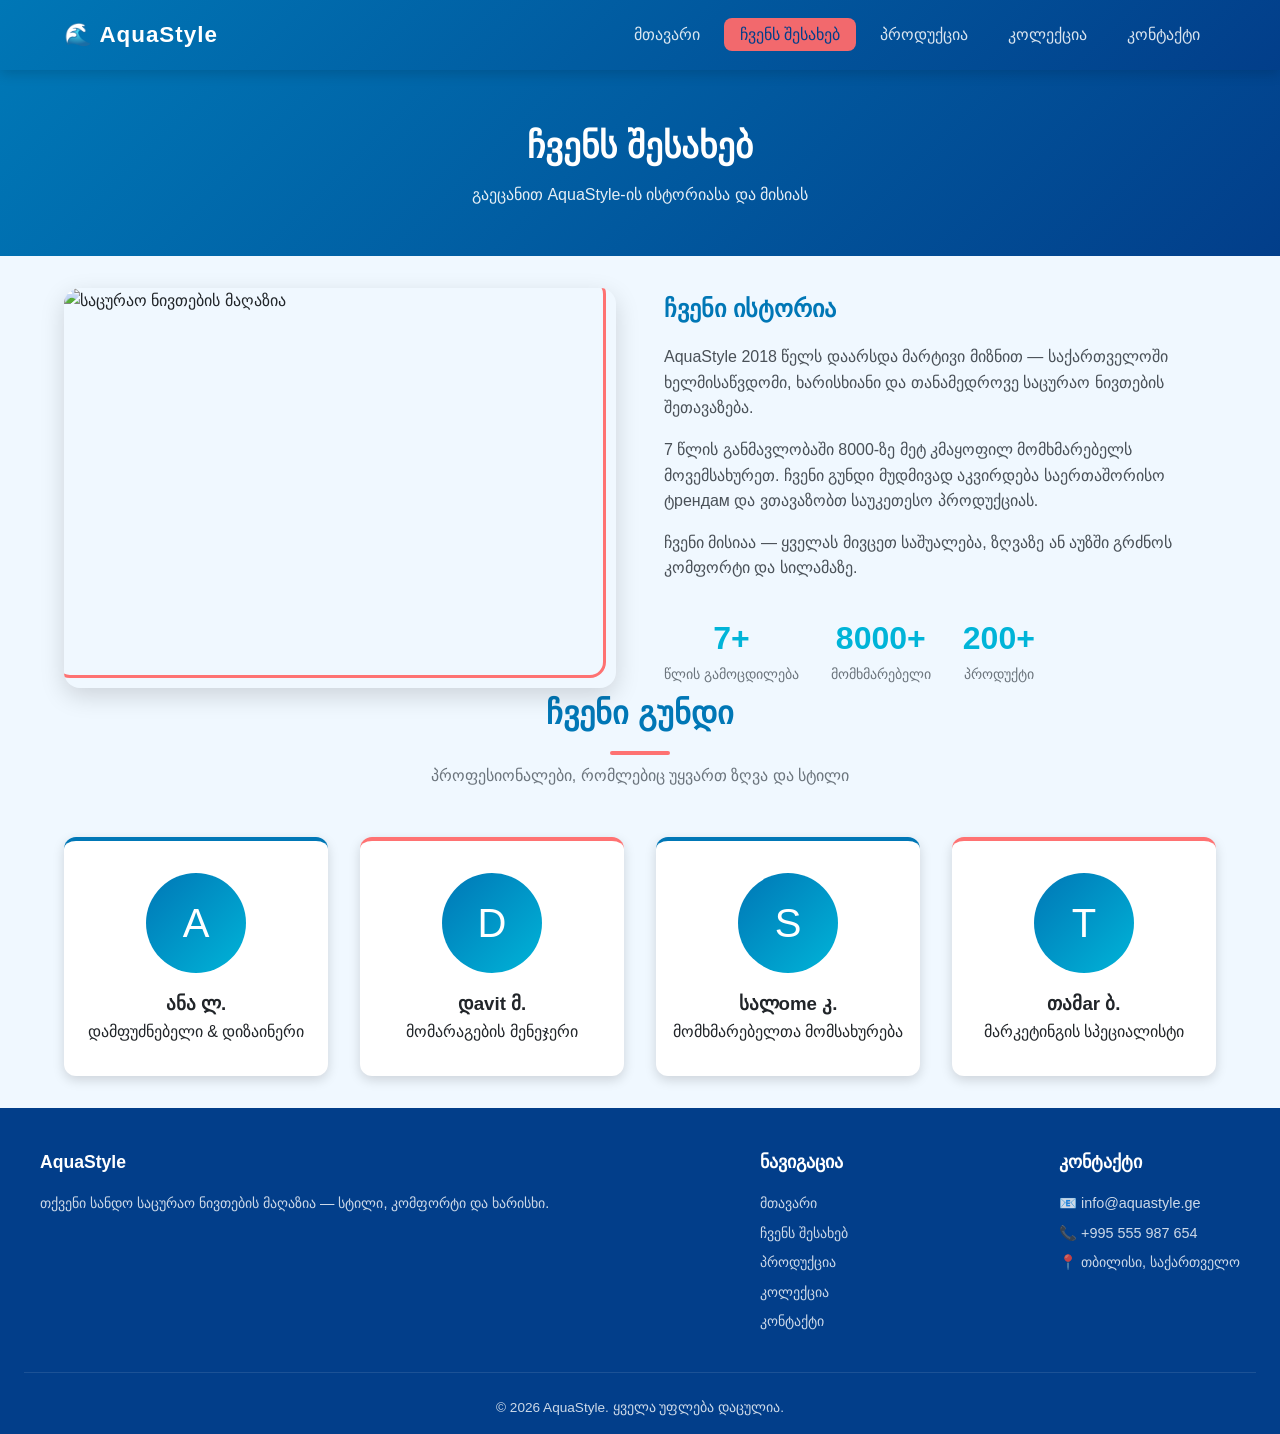
==== about.html @ 14d25102 "done web project" ====
<!DOCTYPE html>
<html lang="ka">
<head>
  <meta charset="UTF-8">
  <meta name="viewport" content="width=device-width, initial-scale=1.0">
  <meta name="description" content="AquaStyle — ჩვენს შესახებ">
  <title>AquaStyle — ჩვენს შესახებ</title>
  <link rel="stylesheet" href="css/style.css">
</head>
<body>

  <header class="site-header">
    <div class="header-inner">
      <a href="index.html" class="logo">AquaStyle</a>
      <button class="menu-toggle" aria-label="მენიუს გახსნა" aria-expanded="false">☰</button>
      <nav class="main-nav" aria-label="მთავარი ნავიგაცია">
        <ul>
          <li><a href="index.html">მთავარი</a></li>
          <li><a href="about.html" class="active">ჩვენს შესახებ</a></li>
          <li><a href="products.html">პროდუქცია</a></li>
          <li><a href="gallery.html">კოლექცია</a></li>
          <li><a href="contact.html">კონტაქტი</a></li>
        </ul>
      </nav>
    </div>
  </header>

  <main>
    <section class="page-banner">
      <h1>ჩვენს შესახებ</h1>
      <p>გაეცანით AquaStyle-ის ისტორიასა და მისიას</p>
    </section>

    <section class="container">
      <div class="about-content">
        <figure class="about-image">
          <img src="https://images.unsplash.com/photo-1530549387789-4c1017266635?w=800&q=80" alt="საცურაო ნივთების მაღაზია">
        </figure>
        <div class="about-text">
          <h2>ჩვენი ისტორია</h2>
          <p>AquaStyle 2018 წელს დაარსდა მარტივი მიზნით — საქართველოში ხელმისაწვდომი, ხარისხიანი და თანამედროვე საცურაო ნივთების შეთავაზება.</p>
          <p>7 წლის განმავლობაში 8000-ზე მეტ კმაყოფილ მომხმარებელს მოვემსახურეთ. ჩვენი გუნდი მუდმივად აკვირდება საერთაშორისო ტрендам და ვთავაზობთ საუკეთესო პროდუქციას.</p>
          <p>ჩვენი მისიაა — ყველას მივცეთ საშუალება, ზღვაზე ან აუზში გრძნოს კომფორტი და სილამაზე.</p>

          <div class="stats">
            <div class="stat-item">
              <div class="number">7+</div>
              <div class="label">წლის გამოცდილება</div>
            </div>
            <div class="stat-item">
              <div class="number">8000+</div>
              <div class="label">მომხმარებელი</div>
            </div>
            <div class="stat-item">
              <div class="number">200+</div>
              <div class="label">პროდუქტი</div>
            </div>
          </div>
        </div>
      </div>

      <div class="section-title">
        <h2>ჩვენი გუნდი</h2>
        <p>პროფესიონალები, რომლებიც უყვართ ზღვა და სტილი</p>
      </div>

      <div class="team-grid">
        <article class="team-member">
          <div class="team-avatar">A</div>
          <h3>ანა ლ.</h3>
          <p>დამფუძნებელი &amp; დიზაინერი</p>
        </article>
        <article class="team-member">
          <div class="team-avatar">D</div>
          <h3>დavit მ.</h3>
          <p>მომარაგების მენეჯერი</p>
        </article>
        <article class="team-member">
          <div class="team-avatar">S</div>
          <h3>სალome კ.</h3>
          <p>მომხმარებელთა მომსახურება</p>
        </article>
        <article class="team-member">
          <div class="team-avatar">T</div>
          <h3>თამar ბ.</h3>
          <p>მარკეტინგის სპეციალისტი</p>
        </article>
      </div>
    </section>
  </main>

  <footer class="site-footer">
    <div class="footer-inner">
      <div class="footer-section">
        <h3>AquaStyle</h3>
        <p>თქვენი სანდო საცურაო ნივთების მაღაზია — სტილი, კომფორტი და ხარისხი.</p>
      </div>
      <div class="footer-section">
        <h3>ნავიგაცია</h3>
        <ul>
          <li><a href="index.html">მთავარი</a></li>
          <li><a href="about.html">ჩვენს შესახებ</a></li>
          <li><a href="products.html">პროდუქცია</a></li>
          <li><a href="gallery.html">კოლექცია</a></li>
          <li><a href="contact.html">კონტაქტი</a></li>
        </ul>
      </div>
      <div class="footer-section">
        <h3>კონტაქტი</h3>
        <p>📧 info@aquastyle.ge</p>
        <p>📞 +995 555 987 654</p>
        <p>📍 თბილისი, საქართველო</p>
      </div>
    </div>
    <div class="footer-bottom">
      <p>&copy; 2026 AquaStyle. ყველა უფლება დაცულია.</p>
    </div>
  </footer>

  <button class="back-to-top" aria-label="ზევით ასვლა">↑</button>
  <script src="js/main.js"></script>
</body>
</html>
---- css/style.css ----
/* ============================================
   AquaStyle — საცურაო ნივთების მაღაზია
   Color formats: HEX, RGB, RGBA
   ============================================ */

/* --- CSS Variables & Reset --- */
*,
*::before,
*::after {
  box-sizing: border-box;
  margin: 0;
  padding: 0;
}

:root {
  --primary: #0077b6;             /* HEX */
  --secondary: rgb(0, 180, 216);  /* RGB */
  --accent: rgba(255, 107, 107, 0.95); /* RGBA */
  --dark: #023e8a;
  --light: rgb(240, 248, 255);
  --text: rgb(33, 37, 41);
  --white: #ffffff;
  --shadow: rgba(0, 0, 0, 0.15);
  --transition: 0.3s ease;
}

html {
  scroll-behavior: smooth;
}

body {
  font-family: "Segoe UI", Tahoma, Geneva, Verdana, sans-serif;
  line-height: 1.6;
  color: var(--text);
  background-color: var(--light);
  min-height: 100vh;
  display: flex;
  flex-direction: column;
}

::selection {
  background-color: var(--primary);
  color: var(--white);
}

img {
  max-width: 100%;
  height: auto;
  display: block;
}

a {
  text-decoration: none;
  color: inherit;
  transition: color var(--transition);
}

ul {
  list-style: none;
}

/* --- Fixed Header (position: fixed) --- */
.site-header {
  position: fixed;
  top: 0;
  left: 0;
  width: 100%;
  z-index: 1000;
  background: linear-gradient(135deg, var(--primary) 0%, rgb(2, 62, 138) 100%);
  box-shadow: 0 4px 12px var(--shadow);
}

.header-inner {
  max-width: 1200px;
  margin: 0 auto;
  padding: 0 1.5rem;
  display: flex;
  justify-content: space-between;
  align-items: center;
  height: 70px;
}

.logo {
  font-size: 1.4rem;
  font-weight: 700;
  color: var(--white);
  letter-spacing: 1px;
}

.logo::before {
  content: "🌊 ";
}

/* --- Navigation (Flex) --- */
.main-nav ul {
  display: flex;
  gap: 0.5rem;
}

.main-nav a {
  color: rgba(255, 255, 255, 0.85);
  padding: 0.5rem 1rem;
  border-radius: 8px;
  font-weight: 500;
  transition: background-color var(--transition), color var(--transition), transform var(--transition);
}

.main-nav a:hover,
.main-nav a.active {
  background-color: rgba(255, 255, 255, 0.15);
  color: var(--white);
}

.main-nav a:hover {
  transform: translateY(-2px);
}

.main-nav a.active {
  background-color: var(--accent);
  color: var(--dark);
}

/* --- Mobile Menu Toggle --- */
.menu-toggle {
  display: none;
  background: none;
  border: 2px solid var(--white);
  color: var(--white);
  font-size: 1.5rem;
  padding: 0.25rem 0.6rem;
  border-radius: 6px;
  cursor: pointer;
  transition: background-color var(--transition);
}

.menu-toggle:hover {
  background-color: rgba(255, 255, 255, 0.15);
}

/* --- Main Content --- */
main {
  flex: 1;
  margin-top: 70px;
}

.container {
  max-width: 1200px;
  margin: 0 auto;
  padding: 2rem 1.5rem;
}

/* --- Hero Section --- */
.hero {
  position: relative;
  min-height: 480px;
  display: flex;
  align-items: center;
  justify-content: center;
  text-align: center;
  background:
    linear-gradient(rgba(2, 62, 138, 0.5), rgba(0, 119, 182, 0.65)),
    url("https://images.unsplash.com/photo-1519046909850-f79e152e8d32?w=1400&q=80") center/cover no-repeat;
  color: var(--white);
  overflow: hidden;
}

.hero::after {
  content: "";
  position: absolute;
  bottom: 0;
  left: 0;
  width: 100%;
  height: 80px;
  background: linear-gradient(transparent, var(--light));
}

.hero-content {
  position: relative;
  z-index: 1;
  max-width: 700px;
  padding: 2rem;
  animation: fadeInUp 1s ease forwards;
}

.hero h1 {
  font-size: 2.8rem;
  margin-bottom: 1rem;
  text-shadow: 2px 2px 8px rgba(0, 0, 0, 0.4);
}

.hero p {
  font-size: 1.2rem;
  margin-bottom: 2rem;
  opacity: 0.95;
}

.btn {
  display: inline-block;
  padding: 0.85rem 2rem;
  background: var(--accent);
  color: var(--dark);
  font-weight: 600;
  border-radius: 50px;
  border: none;
  cursor: pointer;
  box-shadow: 0 4px 15px rgba(255, 107, 107, 0.4);
  transition: transform var(--transition), box-shadow var(--transition), background-color var(--transition);
}

.btn:hover {
  transform: scale(1.05);
  box-shadow: 0 6px 20px rgba(255, 107, 107, 0.55);
}

.btn-secondary {
  background: transparent;
  color: var(--white);
  border: 2px solid var(--white);
  box-shadow: none;
  margin-left: 0.75rem;
}

.btn-secondary:hover {
  background: rgba(255, 255, 255, 0.15);
  box-shadow: none;
}

/* --- Section Titles --- */
.section-title {
  text-align: center;
  margin-bottom: 2.5rem;
}

.section-title h2 {
  font-size: 2rem;
  color: var(--primary);
  margin-bottom: 0.5rem;
}

.section-title h2::after {
  content: "";
  display: block;
  width: 60px;
  height: 4px;
  background: var(--accent);
  margin: 0.75rem auto 0;
  border-radius: 2px;
}

.section-title p {
  color: rgb(108, 117, 125);
  max-width: 600px;
  margin: 0 auto;
}

/* --- Card Grid (CSS Grid) --- */
.card-grid {
  display: grid;
  grid-template-columns: repeat(auto-fit, minmax(280px, 1fr));
  gap: 2rem;
}

.card {
  background: var(--white);
  border-radius: 16px;
  overflow: hidden;
  box-shadow: 0 6px 20px var(--shadow);
  transition: transform var(--transition), box-shadow var(--transition);
}

.card:hover {
  transform: translateY(-8px);
  box-shadow: 0 12px 30px rgba(0, 0, 0, 0.2);
}

.card-image {
  height: 200px;
  background-size: cover;
  background-position: center;
  position: relative;
}

.card-image .badge {
  position: absolute;
  top: 12px;
  right: 12px;
  background: var(--accent);
  color: var(--dark);
  padding: 0.3rem 0.8rem;
  border-radius: 20px;
  font-size: 0.85rem;
  font-weight: 600;
}

.card-body {
  padding: 1.5rem;
}

.card-body h3 {
  color: var(--primary);
  margin-bottom: 0.5rem;
}

.card-body p {
  color: rgb(108, 117, 125);
  font-size: 0.95rem;
}

.card-body .price {
  margin-top: 0.75rem;
  font-size: 1.1rem;
  font-weight: 700;
  color: var(--accent);
}

/* --- Features (Flex) --- */
.features {
  display: flex;
  flex-wrap: wrap;
  gap: 2rem;
  justify-content: center;
  padding: 3rem 0;
  background: linear-gradient(180deg, var(--light) 0%, rgb(233, 236, 239) 100%);
}

.feature-item {
  flex: 1 1 250px;
  max-width: 320px;
  text-align: center;
  padding: 2rem 1.5rem;
  background: var(--white);
  border-radius: 12px;
  box-shadow: 0 4px 12px var(--shadow);
  transition: transform var(--transition);
}

.feature-item:hover {
  transform: rotate(-1deg) scale(1.02);
}

.feature-icon {
  font-size: 2.5rem;
  margin-bottom: 1rem;
}

.feature-item h3 {
  color: var(--primary);
  margin-bottom: 0.5rem;
}

/* --- About Page --- */
.about-content {
  display: grid;
  grid-template-columns: 1fr 1fr;
  gap: 3rem;
  align-items: center;
}

.about-image {
  border-radius: 16px;
  overflow: hidden;
  box-shadow: 0 8px 25px var(--shadow);
  position: relative;
}

.about-image img {
  width: 100%;
  height: 400px;
  object-fit: cover;
}

.about-image::before {
  content: "";
  position: absolute;
  top: -10px;
  left: -10px;
  width: 100%;
  height: 100%;
  border: 3px solid var(--accent);
  border-radius: 16px;
  z-index: -1;
}

.about-text h2 {
  color: var(--primary);
  margin-bottom: 1rem;
}

.about-text p {
  margin-bottom: 1rem;
  color: rgb(73, 80, 87);
}

.stats {
  display: flex;
  gap: 2rem;
  margin-top: 2rem;
}

.stat-item {
  text-align: center;
}

.stat-item .number {
  font-size: 2rem;
  font-weight: 700;
  color: var(--secondary);
}

.stat-item .label {
  font-size: 0.85rem;
  color: rgb(108, 117, 125);
}

/* --- Team Grid --- */
.team-grid {
  display: grid;
  grid-template-columns: repeat(auto-fit, minmax(220px, 1fr));
  gap: 2rem;
  margin-top: 3rem;
}

.team-member {
  text-align: center;
  padding: 2rem 1rem;
  background: var(--white);
  border-radius: 12px;
  box-shadow: 0 4px 12px var(--shadow);
}

.team-member:nth-of-type(odd) {
  border-top: 4px solid var(--primary);
}

.team-member:nth-of-type(even) {
  border-top: 4px solid var(--accent);
}

.team-avatar {
  width: 100px;
  height: 100px;
  border-radius: 50%;
  margin: 0 auto 1rem;
  background: linear-gradient(135deg, var(--primary), var(--secondary));
  display: flex;
  align-items: center;
  justify-content: center;
  font-size: 2.5rem;
  color: var(--white);
}

/* --- Destinations Page --- */
.destination-list {
  display: flex;
  flex-direction: column;
  gap: 2rem;
}

.destination-item {
  display: flex;
  gap: 2rem;
  background: var(--white);
  border-radius: 16px;
  overflow: hidden;
  box-shadow: 0 4px 15px var(--shadow);
  transition: box-shadow var(--transition);
}

.destination-item:hover {
  box-shadow: 0 8px 25px rgba(0, 0, 0, 0.18);
}

.destination-item:nth-of-type(even) {
  flex-direction: row-reverse;
}

.destination-img {
  flex: 0 0 350px;
  min-height: 250px;
  background-size: cover;
  background-position: center;
}

.destination-info {
  flex: 1;
  padding: 2rem;
  display: flex;
  flex-direction: column;
  justify-content: center;
}

.destination-info h3 {
  color: var(--primary);
  font-size: 1.5rem;
  margin-bottom: 0.75rem;
}

.destination-info .tag {
  display: inline-block;
  background: rgba(0, 119, 182, 0.1);
  color: var(--primary);
  padding: 0.25rem 0.75rem;
  border-radius: 20px;
  font-size: 0.85rem;
  margin-bottom: 1rem;
}

/* --- Gallery Page --- */
.gallery-filters {
  display: flex;
  justify-content: center;
  flex-wrap: wrap;
  gap: 0.75rem;
  margin-bottom: 2rem;
}

.filter-btn {
  padding: 0.5rem 1.25rem;
  border: 2px solid var(--primary);
  background: transparent;
  color: var(--primary);
  border-radius: 25px;
  cursor: pointer;
  font-weight: 500;
  transition: background-color var(--transition), color var(--transition), transform var(--transition);
}

.filter-btn:hover,
.filter-btn.active {
  background: var(--primary);
  color: var(--white);
}

.filter-btn:hover {
  transform: scale(1.05);
}

.gallery-grid {
  display: grid;
  grid-template-columns: repeat(auto-fill, minmax(280px, 1fr));
  gap: 1.5rem;
}

.gallery-item {
  position: relative;
  border-radius: 12px;
  overflow: hidden;
  height: 250px;
  cursor: pointer;
  box-shadow: 0 4px 12px var(--shadow);
  transition: transform var(--transition), opacity var(--transition);
}

.gallery-item:hover {
  transform: scale(1.03);
}

.gallery-item.hidden {
  display: none;
}

.gallery-item img {
  width: 100%;
  height: 100%;
  object-fit: cover;
  transition: transform 0.5s ease;
}

.gallery-item:hover img {
  transform: scale(1.1);
}

.gallery-overlay {
  position: absolute;
  bottom: 0;
  left: 0;
  width: 100%;
  padding: 1.5rem 1rem 1rem;
  background: linear-gradient(transparent, rgba(0, 0, 0, 0.75));
  color: var(--white);
  transform: translateY(100%);
  transition: transform var(--transition);
}

.gallery-item:hover .gallery-overlay {
  transform: translateY(0);
}

/* --- Contact Form --- */
.contact-wrapper {
  display: grid;
  grid-template-columns: 1fr 1fr;
  gap: 3rem;
}

.contact-info {
  display: flex;
  flex-direction: column;
  gap: 1.5rem;
}

.info-card {
  display: flex;
  align-items: center;
  gap: 1rem;
  padding: 1.25rem;
  background: var(--white);
  border-radius: 12px;
  box-shadow: 0 4px 12px var(--shadow);
  transition: transform var(--transition);
}

.info-card:hover {
  transform: translateX(8px);
}

.info-icon {
  width: 50px;
  height: 50px;
  background: linear-gradient(135deg, var(--primary), var(--secondary));
  border-radius: 50%;
  display: flex;
  align-items: center;
  justify-content: center;
  font-size: 1.3rem;
  color: var(--white);
  flex-shrink: 0;
}

.contact-form {
  background: var(--white);
  padding: 2rem;
  border-radius: 16px;
  box-shadow: 0 6px 20px var(--shadow);
}

.contact-form fieldset {
  border: 2px solid rgb(222, 226, 230);
  border-radius: 12px;
  padding: 1.5rem;
  margin-bottom: 1.5rem;
}

.contact-form legend {
  font-weight: 600;
  color: var(--primary);
  padding: 0 0.5rem;
  font-size: 1.1rem;
}

.form-group {
  margin-bottom: 1.25rem;
}

.form-group label {
  display: block;
  margin-bottom: 0.4rem;
  font-weight: 500;
  color: var(--dark);
}

.form-group input,
.form-group textarea,
.form-group select {
  width: 100%;
  padding: 0.75rem 1rem;
  border: 2px solid rgb(222, 226, 230);
  border-radius: 8px;
  font-family: inherit;
  font-size: 1rem;
  transition: border-color var(--transition), box-shadow var(--transition);
}

.form-group input:focus,
.form-group textarea:focus,
.form-group select:focus {
  outline: none;
  border-color: var(--primary);
  box-shadow: 0 0 0 3px rgba(0, 119, 182, 0.2);
}

.form-group input.error,
.form-group textarea.error {
  border-color: rgb(220, 53, 69);
}

.error-message {
  color: rgb(220, 53, 69);
  font-size: 0.85rem;
  margin-top: 0.3rem;
  display: none;
}

.error-message.visible {
  display: block;
}

.form-success {
  display: none;
  padding: 1rem;
  background: rgba(0, 119, 182, 0.1);
  color: var(--primary);
  border-radius: 8px;
  text-align: center;
  margin-top: 1rem;
  font-weight: 500;
}

.form-success.visible {
  display: block;
  animation: fadeInUp 0.5s ease;
}

/* --- Page Banner --- */
.page-banner {
  background: linear-gradient(135deg, var(--primary), rgb(2, 62, 138));
  color: var(--white);
  text-align: center;
  padding: 3rem 1.5rem;
}

.page-banner h1 {
  font-size: 2.2rem;
  margin-bottom: 0.5rem;
}

.page-banner p {
  opacity: 0.9;
}

/* --- Footer --- */
.site-footer {
  background: var(--dark);
  color: rgba(255, 255, 255, 0.8);
  padding: 2.5rem 1.5rem 1rem;
  margin-top: auto;
}

.footer-inner {
  max-width: 1200px;
  margin: 0 auto;
  display: flex;
  flex-wrap: wrap;
  justify-content: space-between;
  gap: 2rem;
}

.footer-section h3 {
  color: var(--white);
  margin-bottom: 1rem;
  font-size: 1.1rem;
}

.footer-section p,
.footer-section li {
  font-size: 0.9rem;
  margin-bottom: 0.4rem;
}

.footer-section a:hover {
  color: var(--accent);
}

.footer-bottom {
  text-align: center;
  padding-top: 1.5rem;
  margin-top: 2rem;
  border-top: 1px solid rgba(255, 255, 255, 0.1);
  font-size: 0.85rem;
}

/* --- Back to Top (position: fixed) --- */
.back-to-top {
  position: fixed;
  bottom: 30px;
  right: 30px;
  width: 45px;
  height: 45px;
  background: var(--primary);
  color: var(--white);
  border: none;
  border-radius: 50%;
  font-size: 1.2rem;
  cursor: pointer;
  box-shadow: 0 4px 12px var(--shadow);
  opacity: 0;
  visibility: hidden;
  transition: opacity var(--transition), visibility var(--transition), transform var(--transition);
  z-index: 999;
}

.back-to-top.visible {
  opacity: 1;
  visibility: visible;
}

.back-to-top:hover {
  transform: translateY(-4px);
  background: var(--secondary);
}

/* --- Animations --- */
@keyframes fadeInUp {
  from {
    opacity: 0;
    transform: translateY(30px);
  }
  to {
    opacity: 1;
    transform: translateY(0);
  }
}

@keyframes pulse {
  0%, 100% {
    transform: scale(1);
  }
  50% {
    transform: scale(1.05);
  }
}

.pulse-animation {
  animation: pulse 2s ease infinite;
}

/* --- Background Image Classes --- */
.img-womens {
  background-image: url("https://images.unsplash.com/photo-1596895111057-46b745c92147?w=600&q=80");
}

.img-mens {
  background-image: url("https://images.unsplash.com/photo-1591195853828-11db59a194f6?w=600&q=80");
}

.img-kids {
  background-image: url("https://images.unsplash.com/photo-1503454537195-1dcabb73ffb9?w=600&q=80");
}

.img-bikini {
  background-image: url("https://images.unsplash.com/photo-1596895111057-46b745c92147?w=700&q=80");
}

.img-monokini {
  background-image: url("https://images.unsplash.com/photo-1571019613454-1cb2f99b2d8b?w=700&q=80");
}

.img-trunks {
  background-image: url("https://images.unsplash.com/photo-1591195853828-11db59a194f6?w=700&q=80");
}

.img-kids-swim {
  background-image: url("https://images.unsplash.com/photo-1472162072942-cd5147eb3902?w=700&q=80");
}

/* --- Responsive --- */
@media (max-width: 768px) {
  .menu-toggle {
    display: block;
  }

  .main-nav {
    position: absolute;
    top: 70px;
    left: 0;
    width: 100%;
    background: linear-gradient(180deg, rgb(2, 62, 138), var(--primary));
    max-height: 0;
    overflow: hidden;
    transition: max-height var(--transition);
  }

  .main-nav.open {
    max-height: 350px;
    box-shadow: 0 8px 16px var(--shadow);
  }

  .main-nav ul {
    flex-direction: column;
    padding: 1rem;
  }

  .main-nav a {
    display: block;
    padding: 0.75rem 1rem;
  }

  .hero h1 {
    font-size: 2rem;
  }

  .hero p {
    font-size: 1rem;
  }

  .btn-secondary {
    margin-left: 0;
    margin-top: 0.75rem;
  }

  .about-content {
    grid-template-columns: 1fr;
  }

  .destination-item,
  .destination-item:nth-of-type(even) {
    flex-direction: column;
  }

  .destination-img {
    flex: none;
    min-height: 200px;
  }

  .contact-wrapper {
    grid-template-columns: 1fr;
  }

  .stats {
    flex-wrap: wrap;
    justify-content: center;
  }

  .footer-inner {
    flex-direction: column;
    text-align: center;
  }
}

@media (max-width: 480px) {
  .hero {
    min-height: 360px;
  }

  .section-title h2 {
    font-size: 1.6rem;
  }

  .card-grid {
    grid-template-columns: 1fr;
  }
}
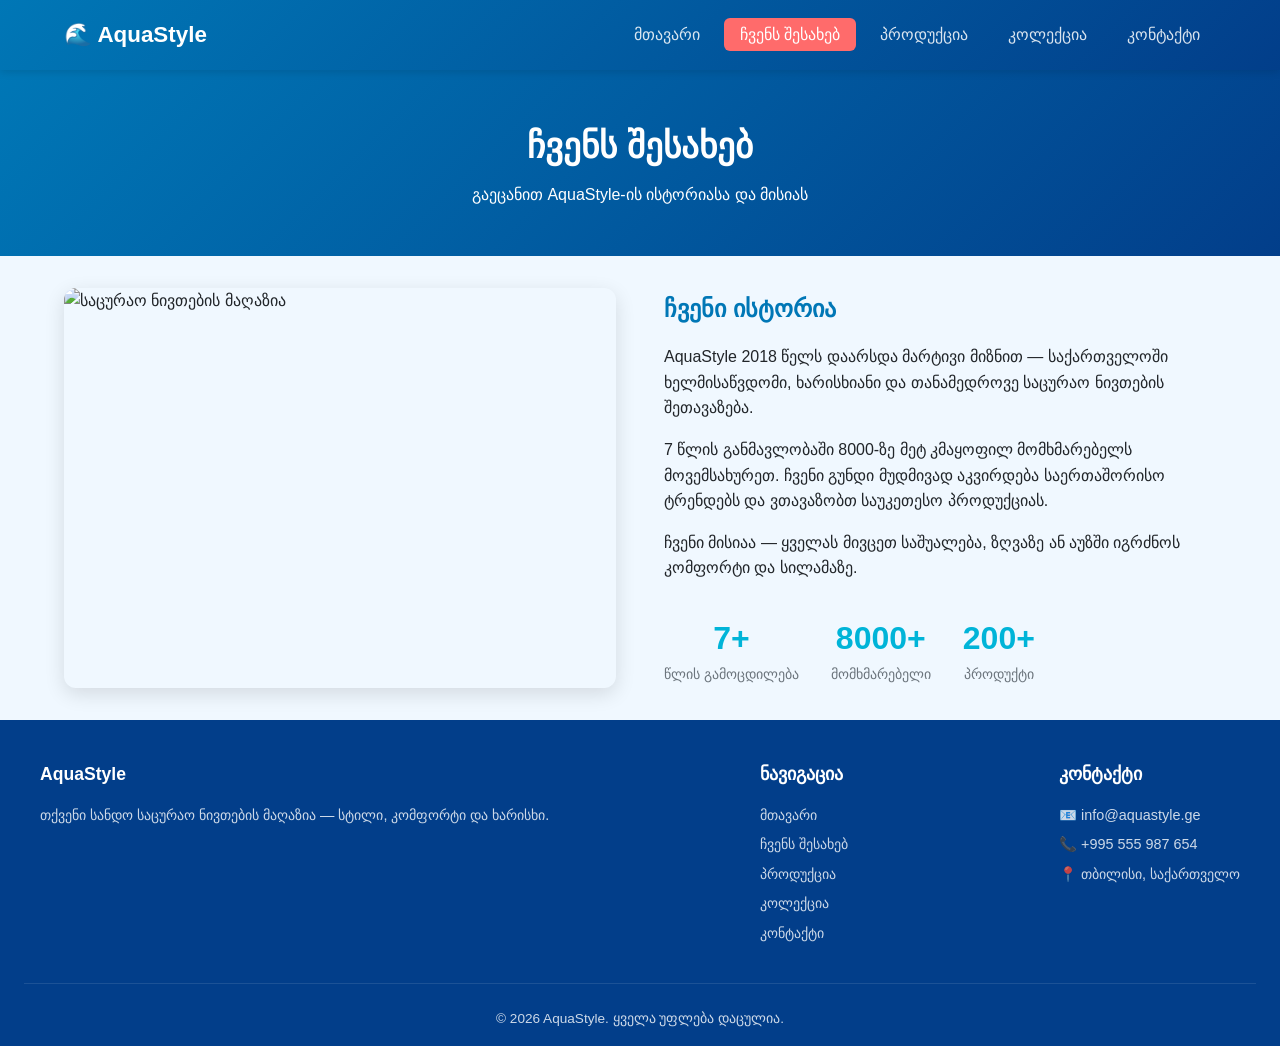
==== commit 5d0a4884: "changes" ====
--- a/about.html
+++ b/about.html
@@ -39,8 +39,8 @@
         <div class="about-text">
           <h2>ჩვენი ისტორია</h2>
           <p>AquaStyle 2018 წელს დაარსდა მარტივი მიზნით — საქართველოში ხელმისაწვდომი, ხარისხიანი და თანამედროვე საცურაო ნივთების შეთავაზება.</p>
-          <p>7 წლის განმავლობაში 8000-ზე მეტ კმაყოფილ მომხმარებელს მოვემსახურეთ. ჩვენი გუნდი მუდმივად აკვირდება საერთაშორისო ტрендам და ვთავაზობთ საუკეთესო პროდუქციას.</p>
-          <p>ჩვენი მისიაა — ყველას მივცეთ საშუალება, ზღვაზე ან აუზში გრძნოს კომფორტი და სილამაზე.</p>
+          <p>7 წლის განმავლობაში 8000-ზე მეტ კმაყოფილ მომხმარებელს მოვემსახურეთ. ჩვენი გუნდი მუდმივად აკვირდება საერთაშორისო ტრენდებს და ვთავაზობთ საუკეთესო პროდუქციას.</p>
+          <p>ჩვენი მისიაა — ყველას მივცეთ საშუალება, ზღვაზე ან აუზში იგრძნოს კომფორტი და სილამაზე.</p>
 
           <div class="stats">
             <div class="stat-item">
@@ -57,34 +57,6 @@
             </div>
           </div>
         </div>
-      </div>
-
-      <div class="section-title">
-        <h2>ჩვენი გუნდი</h2>
-        <p>პროფესიონალები, რომლებიც უყვართ ზღვა და სტილი</p>
-      </div>
-
-      <div class="team-grid">
-        <article class="team-member">
-          <div class="team-avatar">A</div>
-          <h3>ანა ლ.</h3>
-          <p>დამფუძნებელი &amp; დიზაინერი</p>
-        </article>
-        <article class="team-member">
-          <div class="team-avatar">D</div>
-          <h3>დavit მ.</h3>
-          <p>მომარაგების მენეჯერი</p>
-        </article>
-        <article class="team-member">
-          <div class="team-avatar">S</div>
-          <h3>სალome კ.</h3>
-          <p>მომხმარებელთა მომსახურება</p>
-        </article>
-        <article class="team-member">
-          <div class="team-avatar">T</div>
-          <h3>თამar ბ.</h3>
-          <p>მარკეტინგის სპეციალისტი</p>
-        </article>
       </div>
     </section>
   </main>
--- a/css/style.css
+++ b/css/style.css
@@ -1,9 +1,21 @@
-/* ============================================
-   AquaStyle — საცურაო ნივთების მაღაზია
-   Color formats: HEX, RGB, RGBA
-   ============================================ */
-
-/* --- CSS Variables & Reset --- */
+
+/* color formats used: HEX, RGB, RGBA */
+:root {
+  --primary: #0077b6;            /* HEX */
+  --secondary: rgb(0, 180, 216); /* RGB */
+  --accent: #ff6b6b;
+  --accent-dark: #e85555;
+  --dark: #023e8a;
+  --light: rgb(240, 248, 255);
+  --text: #212529;
+  --muted: rgb(108, 117, 125);
+  --white: #ffffff;
+  --border: #dee2e6;
+  --shadow: rgba(0, 0, 0, 0.12); /* RGBA */
+  --transition: 0.25s ease;
+}
+
+/* reset */
 *,
 *::before,
 *::after {
@@ -12,18 +24,6 @@
   padding: 0;
 }
 
-:root {
-  --primary: #0077b6;             /* HEX */
-  --secondary: rgb(0, 180, 216);  /* RGB */
-  --accent: rgba(255, 107, 107, 0.95); /* RGBA */
-  --dark: #023e8a;
-  --light: rgb(240, 248, 255);
-  --text: rgb(33, 37, 41);
-  --white: #ffffff;
-  --shadow: rgba(0, 0, 0, 0.15);
-  --transition: 0.3s ease;
-}
-
 html {
   scroll-behavior: smooth;
 }
@@ -38,6 +38,7 @@
   flex-direction: column;
 }
 
+/* highlight color */
 ::selection {
   background-color: var(--primary);
   color: var(--white);
@@ -59,15 +60,15 @@
   list-style: none;
 }
 
-/* --- Fixed Header (position: fixed) --- */
+/* header */
 .site-header {
   position: fixed;
   top: 0;
   left: 0;
   width: 100%;
   z-index: 1000;
-  background: linear-gradient(135deg, var(--primary) 0%, rgb(2, 62, 138) 100%);
-  box-shadow: 0 4px 12px var(--shadow);
+  background: linear-gradient(135deg, var(--primary), var(--dark));
+  box-shadow: 0 2px 8px var(--shadow);
 }
 
 .header-inner {
@@ -84,14 +85,13 @@
   font-size: 1.4rem;
   font-weight: 700;
   color: var(--white);
-  letter-spacing: 1px;
 }
 
 .logo::before {
   content: "🌊 ";
 }
 
-/* --- Navigation (Flex) --- */
+/* nav */
 .main-nav ul {
   display: flex;
   gap: 0.5rem;
@@ -100,27 +100,23 @@
 .main-nav a {
   color: rgba(255, 255, 255, 0.85);
   padding: 0.5rem 1rem;
-  border-radius: 8px;
+  border-radius: 6px;
   font-weight: 500;
-  transition: background-color var(--transition), color var(--transition), transform var(--transition);
-}
-
-.main-nav a:hover,
-.main-nav a.active {
+  transition: background-color var(--transition), transform var(--transition);
+}
+
+.main-nav a:hover {
   background-color: rgba(255, 255, 255, 0.15);
   color: var(--white);
-}
-
-.main-nav a:hover {
   transform: translateY(-2px);
 }
 
 .main-nav a.active {
   background-color: var(--accent);
-  color: var(--dark);
-}
-
-/* --- Mobile Menu Toggle --- */
+  color: var(--white);
+}
+
+/* burger */
 .menu-toggle {
   display: none;
   background: none;
@@ -137,7 +133,6 @@
   background-color: rgba(255, 255, 255, 0.15);
 }
 
-/* --- Main Content --- */
 main {
   flex: 1;
   margin-top: 70px;
@@ -149,10 +144,10 @@
   padding: 2rem 1.5rem;
 }
 
-/* --- Hero Section --- */
+/* hero */
 .hero {
   position: relative;
-  min-height: 480px;
+  min-height: 440px;
   display: flex;
   align-items: center;
   justify-content: center;
@@ -170,7 +165,7 @@
   bottom: 0;
   left: 0;
   width: 100%;
-  height: 80px;
+  height: 60px;
   background: linear-gradient(transparent, var(--light));
 }
 
@@ -179,37 +174,36 @@
   z-index: 1;
   max-width: 700px;
   padding: 2rem;
-  animation: fadeInUp 1s ease forwards;
+  animation: fadeInUp 0.8s ease;
 }
 
 .hero h1 {
-  font-size: 2.8rem;
+  font-size: 2.6rem;
   margin-bottom: 1rem;
-  text-shadow: 2px 2px 8px rgba(0, 0, 0, 0.4);
+  text-shadow: 2px 2px 6px rgba(0, 0, 0, 0.35);
 }
 
 .hero p {
   font-size: 1.2rem;
   margin-bottom: 2rem;
-  opacity: 0.95;
 }
 
 .btn {
   display: inline-block;
   padding: 0.85rem 2rem;
   background: var(--accent);
-  color: var(--dark);
+  color: var(--white);
   font-weight: 600;
   border-radius: 50px;
   border: none;
   cursor: pointer;
-  box-shadow: 0 4px 15px rgba(255, 107, 107, 0.4);
-  transition: transform var(--transition), box-shadow var(--transition), background-color var(--transition);
+  box-shadow: 0 4px 12px rgba(255, 107, 107, 0.4);
+  transition: transform var(--transition), background-color var(--transition);
 }
 
 .btn:hover {
+  background: var(--accent-dark);
   transform: scale(1.05);
-  box-shadow: 0 6px 20px rgba(255, 107, 107, 0.55);
 }
 
 .btn-secondary {
@@ -222,10 +216,9 @@
 
 .btn-secondary:hover {
   background: rgba(255, 255, 255, 0.15);
-  box-shadow: none;
-}
-
-/* --- Section Titles --- */
+}
+
+/* section titles */
 .section-title {
   text-align: center;
   margin-bottom: 2.5rem;
@@ -248,12 +241,12 @@
 }
 
 .section-title p {
-  color: rgb(108, 117, 125);
+  color: var(--muted);
   max-width: 600px;
   margin: 0 auto;
 }
 
-/* --- Card Grid (CSS Grid) --- */
+/* cards */
 .card-grid {
   display: grid;
   grid-template-columns: repeat(auto-fit, minmax(280px, 1fr));
@@ -262,15 +255,15 @@
 
 .card {
   background: var(--white);
-  border-radius: 16px;
+  border-radius: 12px;
   overflow: hidden;
-  box-shadow: 0 6px 20px var(--shadow);
+  box-shadow: 0 4px 16px var(--shadow);
   transition: transform var(--transition), box-shadow var(--transition);
 }
 
 .card:hover {
-  transform: translateY(-8px);
-  box-shadow: 0 12px 30px rgba(0, 0, 0, 0.2);
+  transform: translateY(-6px);
+  box-shadow: 0 10px 24px rgba(0, 0, 0, 0.18);
 }
 
 .card-image {
@@ -285,7 +278,7 @@
   top: 12px;
   right: 12px;
   background: var(--accent);
-  color: var(--dark);
+  color: var(--white);
   padding: 0.3rem 0.8rem;
   border-radius: 20px;
   font-size: 0.85rem;
@@ -302,7 +295,7 @@
 }
 
 .card-body p {
-  color: rgb(108, 117, 125);
+  color: var(--muted);
   font-size: 0.95rem;
 }
 
@@ -313,14 +306,14 @@
   color: var(--accent);
 }
 
-/* --- Features (Flex) --- */
+/* features */
 .features {
   display: flex;
   flex-wrap: wrap;
   gap: 2rem;
   justify-content: center;
   padding: 3rem 0;
-  background: linear-gradient(180deg, var(--light) 0%, rgb(233, 236, 239) 100%);
+  background: linear-gradient(180deg, var(--light), rgb(233, 236, 239));
 }
 
 .feature-item {
@@ -329,13 +322,13 @@
   text-align: center;
   padding: 2rem 1.5rem;
   background: var(--white);
-  border-radius: 12px;
+  border-radius: 10px;
   box-shadow: 0 4px 12px var(--shadow);
   transition: transform var(--transition);
 }
 
 .feature-item:hover {
-  transform: rotate(-1deg) scale(1.02);
+  transform: translateY(-4px);
 }
 
 .feature-icon {
@@ -348,7 +341,7 @@
   margin-bottom: 0.5rem;
 }
 
-/* --- About Page --- */
+/* about page */
 .about-content {
   display: grid;
   grid-template-columns: 1fr 1fr;
@@ -357,10 +350,10 @@
 }
 
 .about-image {
-  border-radius: 16px;
+  position: relative;
+  border-radius: 12px;
   overflow: hidden;
-  box-shadow: 0 8px 25px var(--shadow);
-  position: relative;
+  box-shadow: 0 6px 20px var(--shadow);
 }
 
 .about-image img {
@@ -369,18 +362,6 @@
   object-fit: cover;
 }
 
-.about-image::before {
-  content: "";
-  position: absolute;
-  top: -10px;
-  left: -10px;
-  width: 100%;
-  height: 100%;
-  border: 3px solid var(--accent);
-  border-radius: 16px;
-  z-index: -1;
-}
-
 .about-text h2 {
   color: var(--primary);
   margin-bottom: 1rem;
@@ -388,7 +369,7 @@
 
 .about-text p {
   margin-bottom: 1rem;
-  color: rgb(73, 80, 87);
+  color: var(--text);
 }
 
 .stats {
@@ -409,65 +390,28 @@
 
 .stat-item .label {
   font-size: 0.85rem;
-  color: rgb(108, 117, 125);
-}
-
-/* --- Team Grid --- */
-.team-grid {
-  display: grid;
-  grid-template-columns: repeat(auto-fit, minmax(220px, 1fr));
+  color: var(--muted);
+}
+
+/* destinations / products */
+.destination-list {
+  display: flex;
+  flex-direction: column;
   gap: 2rem;
-  margin-top: 3rem;
-}
-
-.team-member {
-  text-align: center;
-  padding: 2rem 1rem;
+}
+
+.destination-item {
+  display: flex;
+  gap: 2rem;
   background: var(--white);
   border-radius: 12px;
-  box-shadow: 0 4px 12px var(--shadow);
-}
-
-.team-member:nth-of-type(odd) {
-  border-top: 4px solid var(--primary);
-}
-
-.team-member:nth-of-type(even) {
-  border-top: 4px solid var(--accent);
-}
-
-.team-avatar {
-  width: 100px;
-  height: 100px;
-  border-radius: 50%;
-  margin: 0 auto 1rem;
-  background: linear-gradient(135deg, var(--primary), var(--secondary));
-  display: flex;
-  align-items: center;
-  justify-content: center;
-  font-size: 2.5rem;
-  color: var(--white);
-}
-
-/* --- Destinations Page --- */
-.destination-list {
-  display: flex;
-  flex-direction: column;
-  gap: 2rem;
-}
-
-.destination-item {
-  display: flex;
-  gap: 2rem;
-  background: var(--white);
-  border-radius: 16px;
   overflow: hidden;
-  box-shadow: 0 4px 15px var(--shadow);
+  box-shadow: 0 4px 14px var(--shadow);
   transition: box-shadow var(--transition);
 }
 
 .destination-item:hover {
-  box-shadow: 0 8px 25px rgba(0, 0, 0, 0.18);
+  box-shadow: 0 8px 22px rgba(0, 0, 0, 0.16);
 }
 
 .destination-item:nth-of-type(even) {
@@ -505,7 +449,7 @@
   margin-bottom: 1rem;
 }
 
-/* --- Gallery Page --- */
+/* gallery */
 .gallery-filters {
   display: flex;
   justify-content: center;
@@ -522,17 +466,13 @@
   border-radius: 25px;
   cursor: pointer;
   font-weight: 500;
-  transition: background-color var(--transition), color var(--transition), transform var(--transition);
+  transition: background-color var(--transition), color var(--transition);
 }
 
 .filter-btn:hover,
 .filter-btn.active {
   background: var(--primary);
   color: var(--white);
-}
-
-.filter-btn:hover {
-  transform: scale(1.05);
 }
 
 .gallery-grid {
@@ -543,16 +483,10 @@
 
 .gallery-item {
   position: relative;
-  border-radius: 12px;
+  border-radius: 10px;
   overflow: hidden;
   height: 250px;
-  cursor: pointer;
   box-shadow: 0 4px 12px var(--shadow);
-  transition: transform var(--transition), opacity var(--transition);
-}
-
-.gallery-item:hover {
-  transform: scale(1.03);
 }
 
 .gallery-item.hidden {
@@ -563,11 +497,11 @@
   width: 100%;
   height: 100%;
   object-fit: cover;
-  transition: transform 0.5s ease;
+  transition: transform 0.4s ease;
 }
 
 .gallery-item:hover img {
-  transform: scale(1.1);
+  transform: scale(1.08);
 }
 
 .gallery-overlay {
@@ -578,15 +512,14 @@
   padding: 1.5rem 1rem 1rem;
   background: linear-gradient(transparent, rgba(0, 0, 0, 0.75));
   color: var(--white);
-  transform: translateY(100%);
-  transition: transform var(--transition);
-}
-
-.gallery-item:hover .gallery-overlay {
-  transform: translateY(0);
-}
-
-/* --- Contact Form --- */
+}
+
+.gallery-overlay h3 {
+  font-size: 1.05rem;
+  font-weight: 500;
+}
+
+/* contact form */
 .contact-wrapper {
   display: grid;
   grid-template-columns: 1fr 1fr;
@@ -605,13 +538,13 @@
   gap: 1rem;
   padding: 1.25rem;
   background: var(--white);
-  border-radius: 12px;
+  border-radius: 10px;
   box-shadow: 0 4px 12px var(--shadow);
   transition: transform var(--transition);
 }
 
 .info-card:hover {
-  transform: translateX(8px);
+  transform: translateX(6px);
 }
 
 .info-icon {
@@ -630,13 +563,13 @@
 .contact-form {
   background: var(--white);
   padding: 2rem;
-  border-radius: 16px;
+  border-radius: 12px;
   box-shadow: 0 6px 20px var(--shadow);
 }
 
 .contact-form fieldset {
-  border: 2px solid rgb(222, 226, 230);
-  border-radius: 12px;
+  border: 1px solid var(--border);
+  border-radius: 10px;
   padding: 1.5rem;
   margin-bottom: 1.5rem;
 }
@@ -664,7 +597,7 @@
 .form-group select {
   width: 100%;
   padding: 0.75rem 1rem;
-  border: 2px solid rgb(222, 226, 230);
+  border: 1px solid var(--border);
   border-radius: 8px;
   font-family: inherit;
   font-size: 1rem;
@@ -681,11 +614,11 @@
 
 .form-group input.error,
 .form-group textarea.error {
-  border-color: rgb(220, 53, 69);
+  border-color: #dc3545;
 }
 
 .error-message {
-  color: rgb(220, 53, 69);
+  color: #dc3545;
   font-size: 0.85rem;
   margin-top: 0.3rem;
   display: none;
@@ -708,12 +641,12 @@
 
 .form-success.visible {
   display: block;
-  animation: fadeInUp 0.5s ease;
-}
-
-/* --- Page Banner --- */
+  animation: fadeInUp 0.4s ease;
+}
+
+/* page banner */
 .page-banner {
-  background: linear-gradient(135deg, var(--primary), rgb(2, 62, 138));
+  background: linear-gradient(135deg, var(--primary), var(--dark));
   color: var(--white);
   text-align: center;
   padding: 3rem 1.5rem;
@@ -724,11 +657,7 @@
   margin-bottom: 0.5rem;
 }
 
-.page-banner p {
-  opacity: 0.9;
-}
-
-/* --- Footer --- */
+/* footer */
 .site-footer {
   background: var(--dark);
   color: rgba(255, 255, 255, 0.8);
@@ -769,7 +698,7 @@
   font-size: 0.85rem;
 }
 
-/* --- Back to Top (position: fixed) --- */
+/* back to top */
 .back-to-top {
   position: fixed;
   bottom: 30px;
@@ -785,7 +714,7 @@
   box-shadow: 0 4px 12px var(--shadow);
   opacity: 0;
   visibility: hidden;
-  transition: opacity var(--transition), visibility var(--transition), transform var(--transition);
+  transition: opacity var(--transition), transform var(--transition);
   z-index: 999;
 }
 
@@ -795,15 +724,15 @@
 }
 
 .back-to-top:hover {
+  background: var(--secondary);
   transform: translateY(-4px);
-  background: var(--secondary);
-}
-
-/* --- Animations --- */
+}
+
+/* animations */
 @keyframes fadeInUp {
   from {
     opacity: 0;
-    transform: translateY(30px);
+    transform: translateY(25px);
   }
   to {
     opacity: 1;
@@ -824,9 +753,9 @@
   animation: pulse 2s ease infinite;
 }
 
-/* --- Background Image Classes --- */
+/* product images */
 .img-womens {
-  background-image: url("https://images.unsplash.com/photo-1596895111057-46b745c92147?w=600&q=80");
+  background-image: url("https://images.unsplash.com/photo-1571019613454-1cb2f99b2d8b?w=600&q=80");
 }
 
 .img-mens {
@@ -838,7 +767,7 @@
 }
 
 .img-bikini {
-  background-image: url("https://images.unsplash.com/photo-1596895111057-46b745c92147?w=700&q=80");
+  background-image: url("https://static.vecteezy.com/system/resources/thumbnails/075/216/706/small/a-pair-of-goggles-with-blue-lenses-on-a-blue-background-photo.jpg");
 }
 
 .img-monokini {
@@ -853,7 +782,7 @@
   background-image: url("https://images.unsplash.com/photo-1472162072942-cd5147eb3902?w=700&q=80");
 }
 
-/* --- Responsive --- */
+/* responsive */
 @media (max-width: 768px) {
   .menu-toggle {
     display: block;
@@ -864,7 +793,7 @@
     top: 70px;
     left: 0;
     width: 100%;
-    background: linear-gradient(180deg, rgb(2, 62, 138), var(--primary));
+    background: linear-gradient(180deg, var(--dark), var(--primary));
     max-height: 0;
     overflow: hidden;
     transition: max-height var(--transition);
@@ -872,7 +801,6 @@
 
   .main-nav.open {
     max-height: 350px;
-    box-shadow: 0 8px 16px var(--shadow);
   }
 
   .main-nav ul {
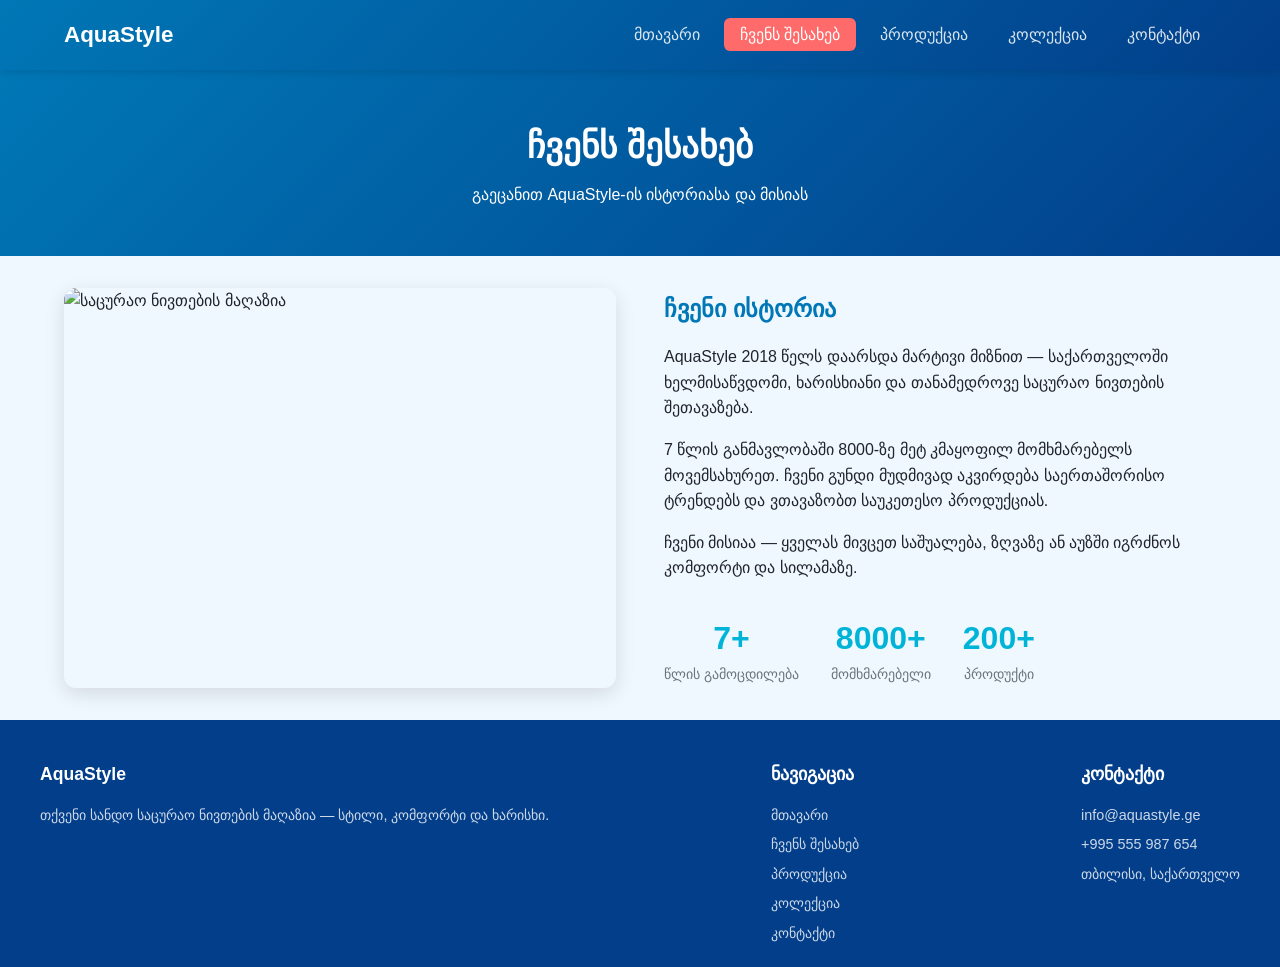
==== commit 04d0960a: "final change" ====
--- a/about.html
+++ b/about.html
@@ -12,7 +12,6 @@
   <header class="site-header">
     <div class="header-inner">
       <a href="index.html" class="logo">AquaStyle</a>
-      <button class="menu-toggle" aria-label="მენიუს გახსნა" aria-expanded="false">☰</button>
       <nav class="main-nav" aria-label="მთავარი ნავიგაცია">
         <ul>
           <li><a href="index.html">მთავარი</a></li>
@@ -33,9 +32,9 @@
 
     <section class="container">
       <div class="about-content">
-        <figure class="about-image">
+        <div class="about-image">
           <img src="https://images.unsplash.com/photo-1530549387789-4c1017266635?w=800&q=80" alt="საცურაო ნივთების მაღაზია">
-        </figure>
+        </div>
         <div class="about-text">
           <h2>ჩვენი ისტორია</h2>
           <p>AquaStyle 2018 წელს დაარსდა მარტივი მიზნით — საქართველოში ხელმისაწვდომი, ხარისხიანი და თანამედროვე საცურაო ნივთების შეთავაზება.</p>
@@ -79,17 +78,13 @@
       </div>
       <div class="footer-section">
         <h3>კონტაქტი</h3>
-        <p>📧 info@aquastyle.ge</p>
-        <p>📞 +995 555 987 654</p>
-        <p>📍 თბილისი, საქართველო</p>
+        <p>info@aquastyle.ge</p>
+        <p>+995 555 987 654</p>
+        <p>თბილისი, საქართველო</p>
       </div>
-    </div>
-    <div class="footer-bottom">
-      <p>&copy; 2026 AquaStyle. ყველა უფლება დაცულია.</p>
     </div>
   </footer>
 
-  <button class="back-to-top" aria-label="ზევით ასვლა">↑</button>
   <script src="js/main.js"></script>
 </body>
 </html>
--- a/css/style.css
+++ b/css/style.css
@@ -1,27 +1,8 @@
 
-/* color formats used: HEX, RGB, RGBA */
-:root {
-  --primary: #0077b6;            /* HEX */
-  --secondary: rgb(0, 180, 216); /* RGB */
-  --accent: #ff6b6b;
-  --accent-dark: #e85555;
-  --dark: #023e8a;
-  --light: rgb(240, 248, 255);
-  --text: #212529;
-  --muted: rgb(108, 117, 125);
-  --white: #ffffff;
-  --border: #dee2e6;
-  --shadow: rgba(0, 0, 0, 0.12); /* RGBA */
-  --transition: 0.25s ease;
-}
-
-/* reset */
-*,
-*::before,
-*::after {
-  box-sizing: border-box;
+* {
   margin: 0;
   padding: 0;
+  box-sizing: border-box;
 }
 
 html {
@@ -31,8 +12,8 @@
 body {
   font-family: "Segoe UI", Tahoma, Geneva, Verdana, sans-serif;
   line-height: 1.6;
-  color: var(--text);
-  background-color: var(--light);
+  color: #212529;
+  background-color: rgb(240, 248, 255);
   min-height: 100vh;
   display: flex;
   flex-direction: column;
@@ -40,8 +21,8 @@
 
 /* highlight color */
 ::selection {
-  background-color: var(--primary);
-  color: var(--white);
+  background-color: #0077b6;
+  color: #ffffff;
 }
 
 img {
@@ -53,7 +34,7 @@
 a {
   text-decoration: none;
   color: inherit;
-  transition: color var(--transition);
+  transition: color 0.25s ease;
 }
 
 ul {
@@ -67,8 +48,8 @@
   left: 0;
   width: 100%;
   z-index: 1000;
-  background: linear-gradient(135deg, var(--primary), var(--dark));
-  box-shadow: 0 2px 8px var(--shadow);
+  background: linear-gradient(135deg, #0077b6, #023e8a);
+  box-shadow: 0 2px 8px rgba(0, 0, 0, 0.12);
 }
 
 .header-inner {
@@ -84,11 +65,7 @@
 .logo {
   font-size: 1.4rem;
   font-weight: 700;
-  color: var(--white);
-}
-
-.logo::before {
-  content: "🌊 ";
+  color: #ffffff;
 }
 
 /* nav */
@@ -102,35 +79,18 @@
   padding: 0.5rem 1rem;
   border-radius: 6px;
   font-weight: 500;
-  transition: background-color var(--transition), transform var(--transition);
+  transition: background-color 0.25s ease, transform 0.25s ease;
 }
 
 .main-nav a:hover {
   background-color: rgba(255, 255, 255, 0.15);
-  color: var(--white);
+  color: #ffffff;
   transform: translateY(-2px);
 }
 
 .main-nav a.active {
-  background-color: var(--accent);
-  color: var(--white);
-}
-
-/* burger */
-.menu-toggle {
-  display: none;
-  background: none;
-  border: 2px solid var(--white);
-  color: var(--white);
-  font-size: 1.5rem;
-  padding: 0.25rem 0.6rem;
-  border-radius: 6px;
-  cursor: pointer;
-  transition: background-color var(--transition);
-}
-
-.menu-toggle:hover {
-  background-color: rgba(255, 255, 255, 0.15);
+  background-color: #ff6b6b;
+  color: #ffffff;
 }
 
 main {
@@ -155,7 +115,7 @@
   background:
     linear-gradient(rgba(2, 62, 138, 0.5), rgba(0, 119, 182, 0.65)),
     url("https://images.unsplash.com/photo-1519046909850-f79e152e8d32?w=1400&q=80") center/cover no-repeat;
-  color: var(--white);
+  color: #ffffff;
   overflow: hidden;
 }
 
@@ -166,7 +126,7 @@
   left: 0;
   width: 100%;
   height: 60px;
-  background: linear-gradient(transparent, var(--light));
+  background: linear-gradient(transparent, rgb(240, 248, 255));
 }
 
 .hero-content {
@@ -191,25 +151,25 @@
 .btn {
   display: inline-block;
   padding: 0.85rem 2rem;
-  background: var(--accent);
-  color: var(--white);
+  background: #ff6b6b;
+  color: #ffffff;
   font-weight: 600;
   border-radius: 50px;
   border: none;
   cursor: pointer;
   box-shadow: 0 4px 12px rgba(255, 107, 107, 0.4);
-  transition: transform var(--transition), background-color var(--transition);
+  transition: transform 0.25s ease, background-color 0.25s ease;
 }
 
 .btn:hover {
-  background: var(--accent-dark);
+  background: #e85555;
   transform: scale(1.05);
 }
 
 .btn-secondary {
   background: transparent;
-  color: var(--white);
-  border: 2px solid var(--white);
+  color: #ffffff;
+  border: 2px solid #ffffff;
   box-shadow: none;
   margin-left: 0.75rem;
 }
@@ -226,7 +186,7 @@
 
 .section-title h2 {
   font-size: 2rem;
-  color: var(--primary);
+  color: #0077b6;
   margin-bottom: 0.5rem;
 }
 
@@ -235,13 +195,13 @@
   display: block;
   width: 60px;
   height: 4px;
-  background: var(--accent);
+  background: #ff6b6b;
   margin: 0.75rem auto 0;
   border-radius: 2px;
 }
 
 .section-title p {
-  color: var(--muted);
+  color: rgb(108, 117, 125);
   max-width: 600px;
   margin: 0 auto;
 }
@@ -254,11 +214,11 @@
 }
 
 .card {
-  background: var(--white);
+  background: #ffffff;
   border-radius: 12px;
   overflow: hidden;
-  box-shadow: 0 4px 16px var(--shadow);
-  transition: transform var(--transition), box-shadow var(--transition);
+  box-shadow: 0 4px 16px rgba(0, 0, 0, 0.12);
+  transition: transform 0.25s ease, box-shadow 0.25s ease;
 }
 
 .card:hover {
@@ -277,8 +237,8 @@
   position: absolute;
   top: 12px;
   right: 12px;
-  background: var(--accent);
-  color: var(--white);
+  background: #ff6b6b;
+  color: #ffffff;
   padding: 0.3rem 0.8rem;
   border-radius: 20px;
   font-size: 0.85rem;
@@ -290,12 +250,12 @@
 }
 
 .card-body h3 {
-  color: var(--primary);
+  color: #0077b6;
   margin-bottom: 0.5rem;
 }
 
 .card-body p {
-  color: var(--muted);
+  color: rgb(108, 117, 125);
   font-size: 0.95rem;
 }
 
@@ -303,7 +263,7 @@
   margin-top: 0.75rem;
   font-size: 1.1rem;
   font-weight: 700;
-  color: var(--accent);
+  color: #ff6b6b;
 }
 
 /* features */
@@ -313,7 +273,7 @@
   gap: 2rem;
   justify-content: center;
   padding: 3rem 0;
-  background: linear-gradient(180deg, var(--light), rgb(233, 236, 239));
+  background: linear-gradient(180deg, rgb(240, 248, 255), rgb(233, 236, 239));
 }
 
 .feature-item {
@@ -321,23 +281,18 @@
   max-width: 320px;
   text-align: center;
   padding: 2rem 1.5rem;
-  background: var(--white);
+  background: #ffffff;
   border-radius: 10px;
-  box-shadow: 0 4px 12px var(--shadow);
-  transition: transform var(--transition);
+  box-shadow: 0 4px 12px rgba(0, 0, 0, 0.12);
+  transition: transform 0.25s ease;
 }
 
 .feature-item:hover {
   transform: translateY(-4px);
 }
 
-.feature-icon {
-  font-size: 2.5rem;
-  margin-bottom: 1rem;
-}
-
 .feature-item h3 {
-  color: var(--primary);
+  color: #0077b6;
   margin-bottom: 0.5rem;
 }
 
@@ -353,7 +308,7 @@
   position: relative;
   border-radius: 12px;
   overflow: hidden;
-  box-shadow: 0 6px 20px var(--shadow);
+  box-shadow: 0 6px 20px rgba(0, 0, 0, 0.12);
 }
 
 .about-image img {
@@ -363,13 +318,13 @@
 }
 
 .about-text h2 {
-  color: var(--primary);
+  color: #0077b6;
   margin-bottom: 1rem;
 }
 
 .about-text p {
   margin-bottom: 1rem;
-  color: var(--text);
+  color: #212529;
 }
 
 .stats {
@@ -385,12 +340,12 @@
 .stat-item .number {
   font-size: 2rem;
   font-weight: 700;
-  color: var(--secondary);
+  color: rgb(0, 180, 216);
 }
 
 .stat-item .label {
   font-size: 0.85rem;
-  color: var(--muted);
+  color: rgb(108, 117, 125);
 }
 
 /* destinations / products */
@@ -403,11 +358,11 @@
 .destination-item {
   display: flex;
   gap: 2rem;
-  background: var(--white);
+  background: #ffffff;
   border-radius: 12px;
   overflow: hidden;
-  box-shadow: 0 4px 14px var(--shadow);
-  transition: box-shadow var(--transition);
+  box-shadow: 0 4px 14px rgba(0, 0, 0, 0.12);
+  transition: box-shadow 0.25s ease;
 }
 
 .destination-item:hover {
@@ -434,7 +389,7 @@
 }
 
 .destination-info h3 {
-  color: var(--primary);
+  color: #0077b6;
   font-size: 1.5rem;
   margin-bottom: 0.75rem;
 }
@@ -442,7 +397,7 @@
 .destination-info .tag {
   display: inline-block;
   background: rgba(0, 119, 182, 0.1);
-  color: var(--primary);
+  color: #0077b6;
   padding: 0.25rem 0.75rem;
   border-radius: 20px;
   font-size: 0.85rem;
@@ -450,31 +405,6 @@
 }
 
 /* gallery */
-.gallery-filters {
-  display: flex;
-  justify-content: center;
-  flex-wrap: wrap;
-  gap: 0.75rem;
-  margin-bottom: 2rem;
-}
-
-.filter-btn {
-  padding: 0.5rem 1.25rem;
-  border: 2px solid var(--primary);
-  background: transparent;
-  color: var(--primary);
-  border-radius: 25px;
-  cursor: pointer;
-  font-weight: 500;
-  transition: background-color var(--transition), color var(--transition);
-}
-
-.filter-btn:hover,
-.filter-btn.active {
-  background: var(--primary);
-  color: var(--white);
-}
-
 .gallery-grid {
   display: grid;
   grid-template-columns: repeat(auto-fill, minmax(280px, 1fr));
@@ -486,11 +416,7 @@
   border-radius: 10px;
   overflow: hidden;
   height: 250px;
-  box-shadow: 0 4px 12px var(--shadow);
-}
-
-.gallery-item.hidden {
-  display: none;
+  box-shadow: 0 4px 12px rgba(0, 0, 0, 0.12);
 }
 
 .gallery-item img {
@@ -511,7 +437,7 @@
   width: 100%;
   padding: 1.5rem 1rem 1rem;
   background: linear-gradient(transparent, rgba(0, 0, 0, 0.75));
-  color: var(--white);
+  color: #ffffff;
 }
 
 .gallery-overlay h3 {
@@ -537,48 +463,35 @@
   align-items: center;
   gap: 1rem;
   padding: 1.25rem;
-  background: var(--white);
+  background: #ffffff;
   border-radius: 10px;
-  box-shadow: 0 4px 12px var(--shadow);
-  transition: transform var(--transition);
+  box-shadow: 0 4px 12px rgba(0, 0, 0, 0.12);
+  transition: transform 0.25s ease;
 }
 
 .info-card:hover {
   transform: translateX(6px);
 }
 
-.info-icon {
-  width: 50px;
-  height: 50px;
-  background: linear-gradient(135deg, var(--primary), var(--secondary));
-  border-radius: 50%;
-  display: flex;
-  align-items: center;
-  justify-content: center;
-  font-size: 1.3rem;
-  color: var(--white);
-  flex-shrink: 0;
-}
-
 .contact-form {
-  background: var(--white);
+  background: #ffffff;
   padding: 2rem;
   border-radius: 12px;
-  box-shadow: 0 6px 20px var(--shadow);
-}
-
-.contact-form fieldset {
-  border: 1px solid var(--border);
+  box-shadow: 0 6px 20px rgba(0, 0, 0, 0.12);
+}
+
+.form-section {
+  border: 1px solid #dee2e6;
   border-radius: 10px;
   padding: 1.5rem;
   margin-bottom: 1.5rem;
 }
 
-.contact-form legend {
+.form-section h3 {
   font-weight: 600;
-  color: var(--primary);
-  padding: 0 0.5rem;
+  color: #0077b6;
   font-size: 1.1rem;
+  margin-bottom: 1rem;
 }
 
 .form-group {
@@ -589,7 +502,7 @@
   display: block;
   margin-bottom: 0.4rem;
   font-weight: 500;
-  color: var(--dark);
+  color: #023e8a;
 }
 
 .form-group input,
@@ -597,42 +510,26 @@
 .form-group select {
   width: 100%;
   padding: 0.75rem 1rem;
-  border: 1px solid var(--border);
+  border: 1px solid #dee2e6;
   border-radius: 8px;
   font-family: inherit;
   font-size: 1rem;
-  transition: border-color var(--transition), box-shadow var(--transition);
+  transition: border-color 0.25s ease, box-shadow 0.25s ease;
 }
 
 .form-group input:focus,
 .form-group textarea:focus,
 .form-group select:focus {
   outline: none;
-  border-color: var(--primary);
+  border-color: #0077b6;
   box-shadow: 0 0 0 3px rgba(0, 119, 182, 0.2);
-}
-
-.form-group input.error,
-.form-group textarea.error {
-  border-color: #dc3545;
-}
-
-.error-message {
-  color: #dc3545;
-  font-size: 0.85rem;
-  margin-top: 0.3rem;
-  display: none;
-}
-
-.error-message.visible {
-  display: block;
 }
 
 .form-success {
   display: none;
   padding: 1rem;
   background: rgba(0, 119, 182, 0.1);
-  color: var(--primary);
+  color: #0077b6;
   border-radius: 8px;
   text-align: center;
   margin-top: 1rem;
@@ -644,10 +541,45 @@
   animation: fadeInUp 0.4s ease;
 }
 
+/* popup */
+.popup-overlay {
+  display: none;
+  position: fixed;
+  top: 0;
+  left: 0;
+  width: 100%;
+  height: 100%;
+  background: rgba(0, 0, 0, 0.5);
+  z-index: 2000;
+  justify-content: center;
+  align-items: center;
+}
+
+.popup-overlay.visible {
+  display: flex;
+}
+
+.popup-box {
+  background: #ffffff;
+  padding: 2rem;
+  border-radius: 12px;
+  width: 90%;
+  max-width: 360px;
+  text-align: center;
+  box-shadow: 0 10px 30px rgba(0, 0, 0, 0.3);
+  animation: fadeInUp 0.3s ease;
+}
+
+.popup-box p {
+  margin-bottom: 1.5rem;
+  font-size: 1.05rem;
+  color: #212529;
+}
+
 /* page banner */
 .page-banner {
-  background: linear-gradient(135deg, var(--primary), var(--dark));
-  color: var(--white);
+  background: linear-gradient(135deg, #0077b6, #023e8a);
+  color: #ffffff;
   text-align: center;
   padding: 3rem 1.5rem;
 }
@@ -659,7 +591,7 @@
 
 /* footer */
 .site-footer {
-  background: var(--dark);
+  background: #023e8a;
   color: rgba(255, 255, 255, 0.8);
   padding: 2.5rem 1.5rem 1rem;
   margin-top: auto;
@@ -675,7 +607,7 @@
 }
 
 .footer-section h3 {
-  color: var(--white);
+  color: #ffffff;
   margin-bottom: 1rem;
   font-size: 1.1rem;
 }
@@ -687,45 +619,7 @@
 }
 
 .footer-section a:hover {
-  color: var(--accent);
-}
-
-.footer-bottom {
-  text-align: center;
-  padding-top: 1.5rem;
-  margin-top: 2rem;
-  border-top: 1px solid rgba(255, 255, 255, 0.1);
-  font-size: 0.85rem;
-}
-
-/* back to top */
-.back-to-top {
-  position: fixed;
-  bottom: 30px;
-  right: 30px;
-  width: 45px;
-  height: 45px;
-  background: var(--primary);
-  color: var(--white);
-  border: none;
-  border-radius: 50%;
-  font-size: 1.2rem;
-  cursor: pointer;
-  box-shadow: 0 4px 12px var(--shadow);
-  opacity: 0;
-  visibility: hidden;
-  transition: opacity var(--transition), transform var(--transition);
-  z-index: 999;
-}
-
-.back-to-top.visible {
-  opacity: 1;
-  visibility: visible;
-}
-
-.back-to-top:hover {
-  background: var(--secondary);
-  transform: translateY(-4px);
+  color: #ff6b6b;
 }
 
 /* animations */
@@ -784,33 +678,24 @@
 
 /* responsive */
 @media (max-width: 768px) {
-  .menu-toggle {
-    display: block;
-  }
-
-  .main-nav {
-    position: absolute;
-    top: 70px;
-    left: 0;
-    width: 100%;
-    background: linear-gradient(180deg, var(--dark), var(--primary));
-    max-height: 0;
-    overflow: hidden;
-    transition: max-height var(--transition);
-  }
-
-  .main-nav.open {
-    max-height: 350px;
+  .site-header {
+    position: static;
+  }
+
+  .header-inner {
+    flex-direction: column;
+    height: auto;
+    padding: 1rem;
+    gap: 0.75rem;
   }
 
   .main-nav ul {
-    flex-direction: column;
-    padding: 1rem;
-  }
-
-  .main-nav a {
-    display: block;
-    padding: 0.75rem 1rem;
+    flex-wrap: wrap;
+    justify-content: center;
+  }
+
+  main {
+    margin-top: 0;
   }
 
   .hero h1 {
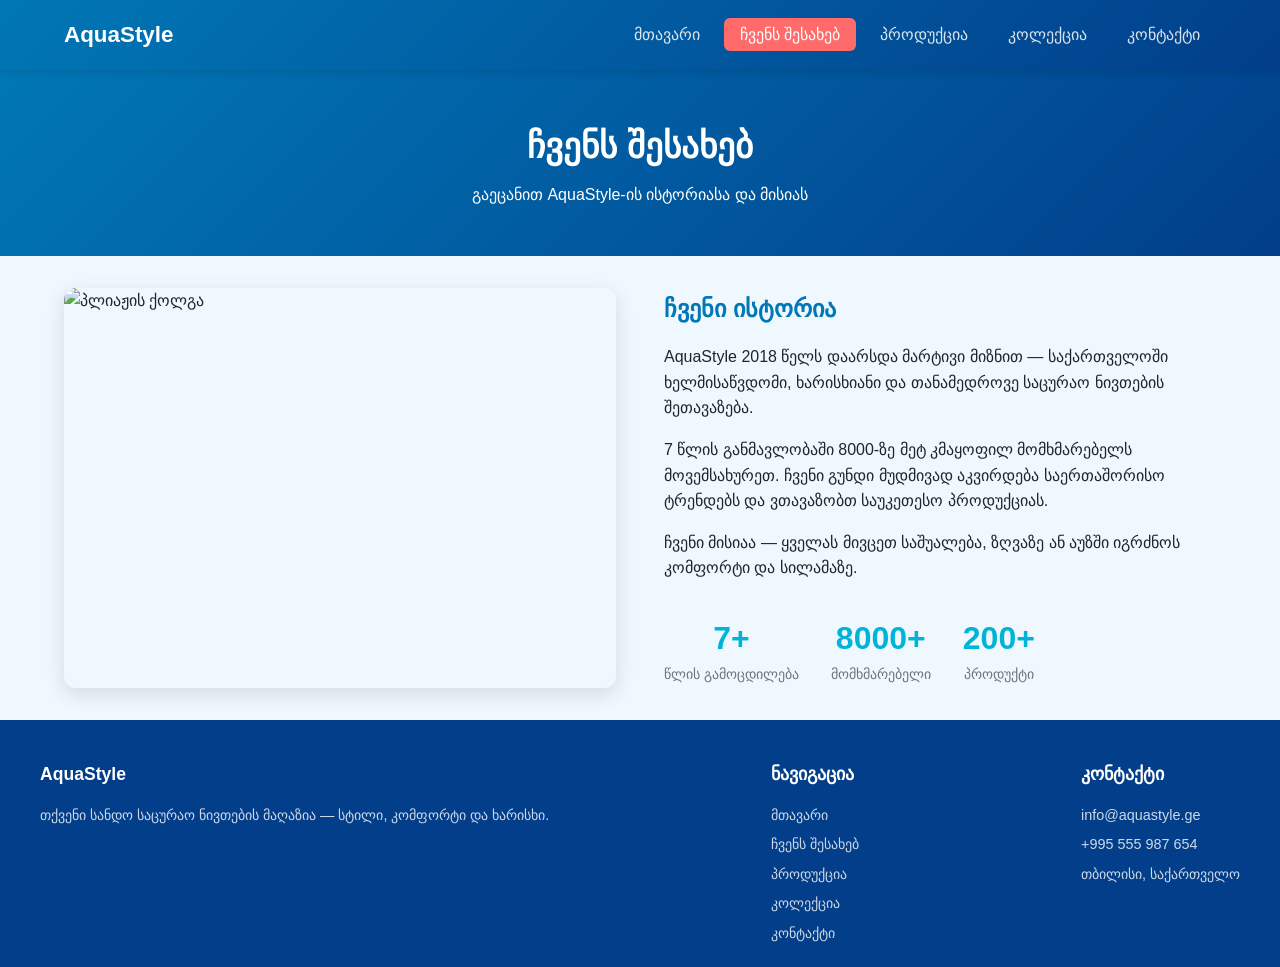
==== commit fa472ff9: "done" ====
--- a/about.html
+++ b/about.html
@@ -33,7 +33,7 @@
     <section class="container">
       <div class="about-content">
         <div class="about-image">
-          <img src="https://images.unsplash.com/photo-1530549387789-4c1017266635?w=800&q=80" alt="საცურაო ნივთების მაღაზია">
+          <img src="https://hips.hearstapps.com/vader-prod.s3.amazonaws.com/1657293491-51xvil-MhxL._SL500_.jpg?crop=0.990xw:1xh;center,top&resize=980:*" alt="პლიაჟის ქოლგა">
         </div>
         <div class="about-text">
           <h2>ჩვენი ისტორია</h2>
--- a/css/style.css
+++ b/css/style.css
@@ -112,9 +112,7 @@
   align-items: center;
   justify-content: center;
   text-align: center;
-  background:
-    linear-gradient(rgba(2, 62, 138, 0.5), rgba(0, 119, 182, 0.65)),
-    url("https://images.unsplash.com/photo-1519046909850-f79e152e8d32?w=1400&q=80") center/cover no-repeat;
+  background: linear-gradient(135deg, #0077b6, #023e8a);
   color: #ffffff;
   overflow: hidden;
 }
@@ -648,32 +646,16 @@
 }
 
 /* product images */
-.img-womens {
-  background-image: url("https://images.unsplash.com/photo-1571019613454-1cb2f99b2d8b?w=600&q=80");
-}
-
-.img-mens {
-  background-image: url("https://images.unsplash.com/photo-1591195853828-11db59a194f6?w=600&q=80");
-}
-
-.img-kids {
-  background-image: url("https://images.unsplash.com/photo-1503454537195-1dcabb73ffb9?w=600&q=80");
-}
-
-.img-bikini {
+.img-goggles {
   background-image: url("https://static.vecteezy.com/system/resources/thumbnails/075/216/706/small/a-pair-of-goggles-with-blue-lenses-on-a-blue-background-photo.jpg");
 }
 
-.img-monokini {
-  background-image: url("https://images.unsplash.com/photo-1571019613454-1cb2f99b2d8b?w=700&q=80");
-}
-
-.img-trunks {
-  background-image: url("https://images.unsplash.com/photo-1591195853828-11db59a194f6?w=700&q=80");
-}
-
-.img-kids-swim {
-  background-image: url("https://images.unsplash.com/photo-1472162072942-cd5147eb3902?w=700&q=80");
+.img-shorts {
+  background-image: url("https://dev-topsport.fra1.digitaloceanspaces.com/uploads/139724/1.avif");
+}
+
+.img-umbrella {
+  background-image: url("https://hips.hearstapps.com/vader-prod.s3.amazonaws.com/1657293491-51xvil-MhxL._SL500_.jpg?crop=0.990xw:1xh;center,top&resize=980:*");
 }
 
 /* responsive */
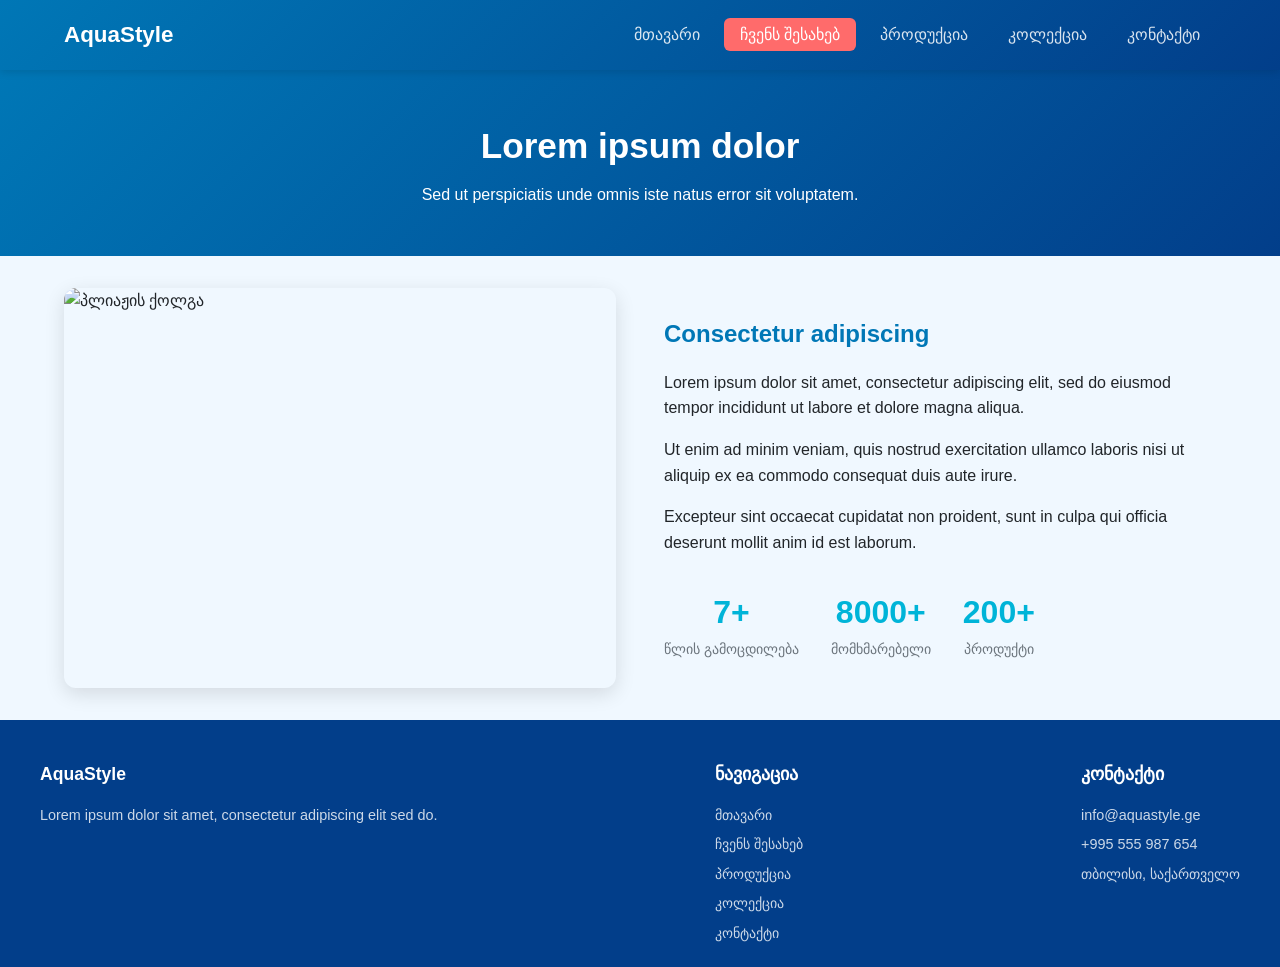
==== commit 837e2257: "1212" ====
--- a/about.html
+++ b/about.html
@@ -26,8 +26,8 @@
 
   <main>
     <section class="page-banner">
-      <h1>ჩვენს შესახებ</h1>
-      <p>გაეცანით AquaStyle-ის ისტორიასა და მისიას</p>
+      <h1>Lorem ipsum dolor</h1>
+      <p>Sed ut perspiciatis unde omnis iste natus error sit voluptatem.</p>
     </section>
 
     <section class="container">
@@ -36,10 +36,10 @@
           <img src="https://hips.hearstapps.com/vader-prod.s3.amazonaws.com/1657293491-51xvil-MhxL._SL500_.jpg?crop=0.990xw:1xh;center,top&resize=980:*" alt="პლიაჟის ქოლგა">
         </div>
         <div class="about-text">
-          <h2>ჩვენი ისტორია</h2>
-          <p>AquaStyle 2018 წელს დაარსდა მარტივი მიზნით — საქართველოში ხელმისაწვდომი, ხარისხიანი და თანამედროვე საცურაო ნივთების შეთავაზება.</p>
-          <p>7 წლის განმავლობაში 8000-ზე მეტ კმაყოფილ მომხმარებელს მოვემსახურეთ. ჩვენი გუნდი მუდმივად აკვირდება საერთაშორისო ტრენდებს და ვთავაზობთ საუკეთესო პროდუქციას.</p>
-          <p>ჩვენი მისიაა — ყველას მივცეთ საშუალება, ზღვაზე ან აუზში იგრძნოს კომფორტი და სილამაზე.</p>
+          <h2>Consectetur adipiscing</h2>
+          <p>Lorem ipsum dolor sit amet, consectetur adipiscing elit, sed do eiusmod tempor incididunt ut labore et dolore magna aliqua.</p>
+          <p>Ut enim ad minim veniam, quis nostrud exercitation ullamco laboris nisi ut aliquip ex ea commodo consequat duis aute irure.</p>
+          <p>Excepteur sint occaecat cupidatat non proident, sunt in culpa qui officia deserunt mollit anim id est laborum.</p>
 
           <div class="stats">
             <div class="stat-item">
@@ -64,7 +64,7 @@
     <div class="footer-inner">
       <div class="footer-section">
         <h3>AquaStyle</h3>
-        <p>თქვენი სანდო საცურაო ნივთების მაღაზია — სტილი, კომფორტი და ხარისხი.</p>
+        <p>Lorem ipsum dolor sit amet, consectetur adipiscing elit sed do.</p>
       </div>
       <div class="footer-section">
         <h3>ნავიგაცია</h3>
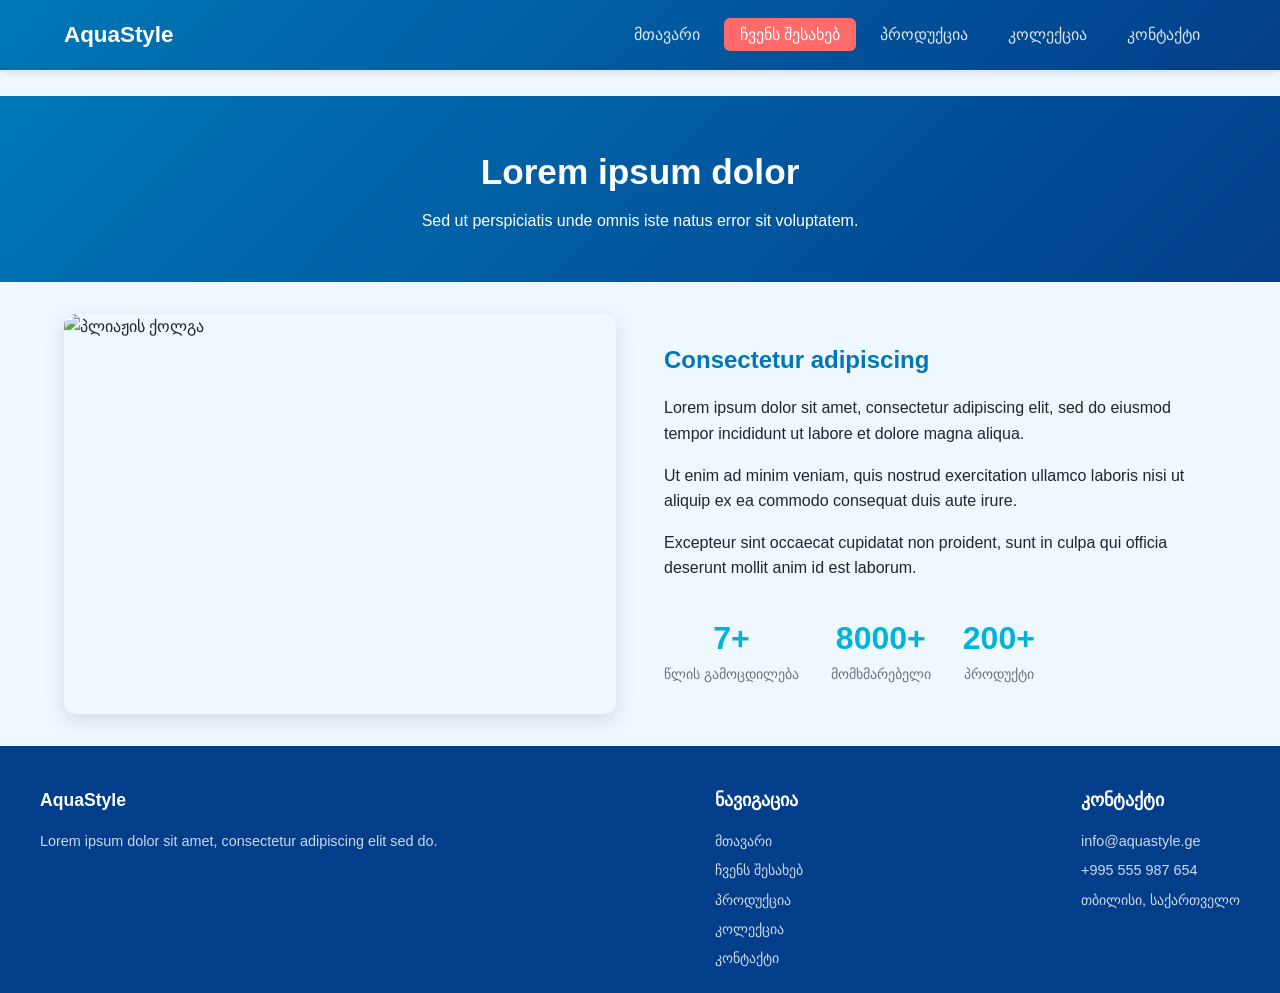
==== commit dd7f739c: "dlee" ====
--- a/about.html
+++ b/about.html
@@ -3,12 +3,11 @@
 <head>
   <meta charset="UTF-8">
   <meta name="viewport" content="width=device-width, initial-scale=1.0">
-  <meta name="description" content="AquaStyle — ჩვენს შესახებ">
+  <
   <title>AquaStyle — ჩვენს შესახებ</title>
   <link rel="stylesheet" href="css/style.css">
 </head>
 <body>
-
   <header class="site-header">
     <div class="header-inner">
       <a href="index.html" class="logo">AquaStyle</a>
